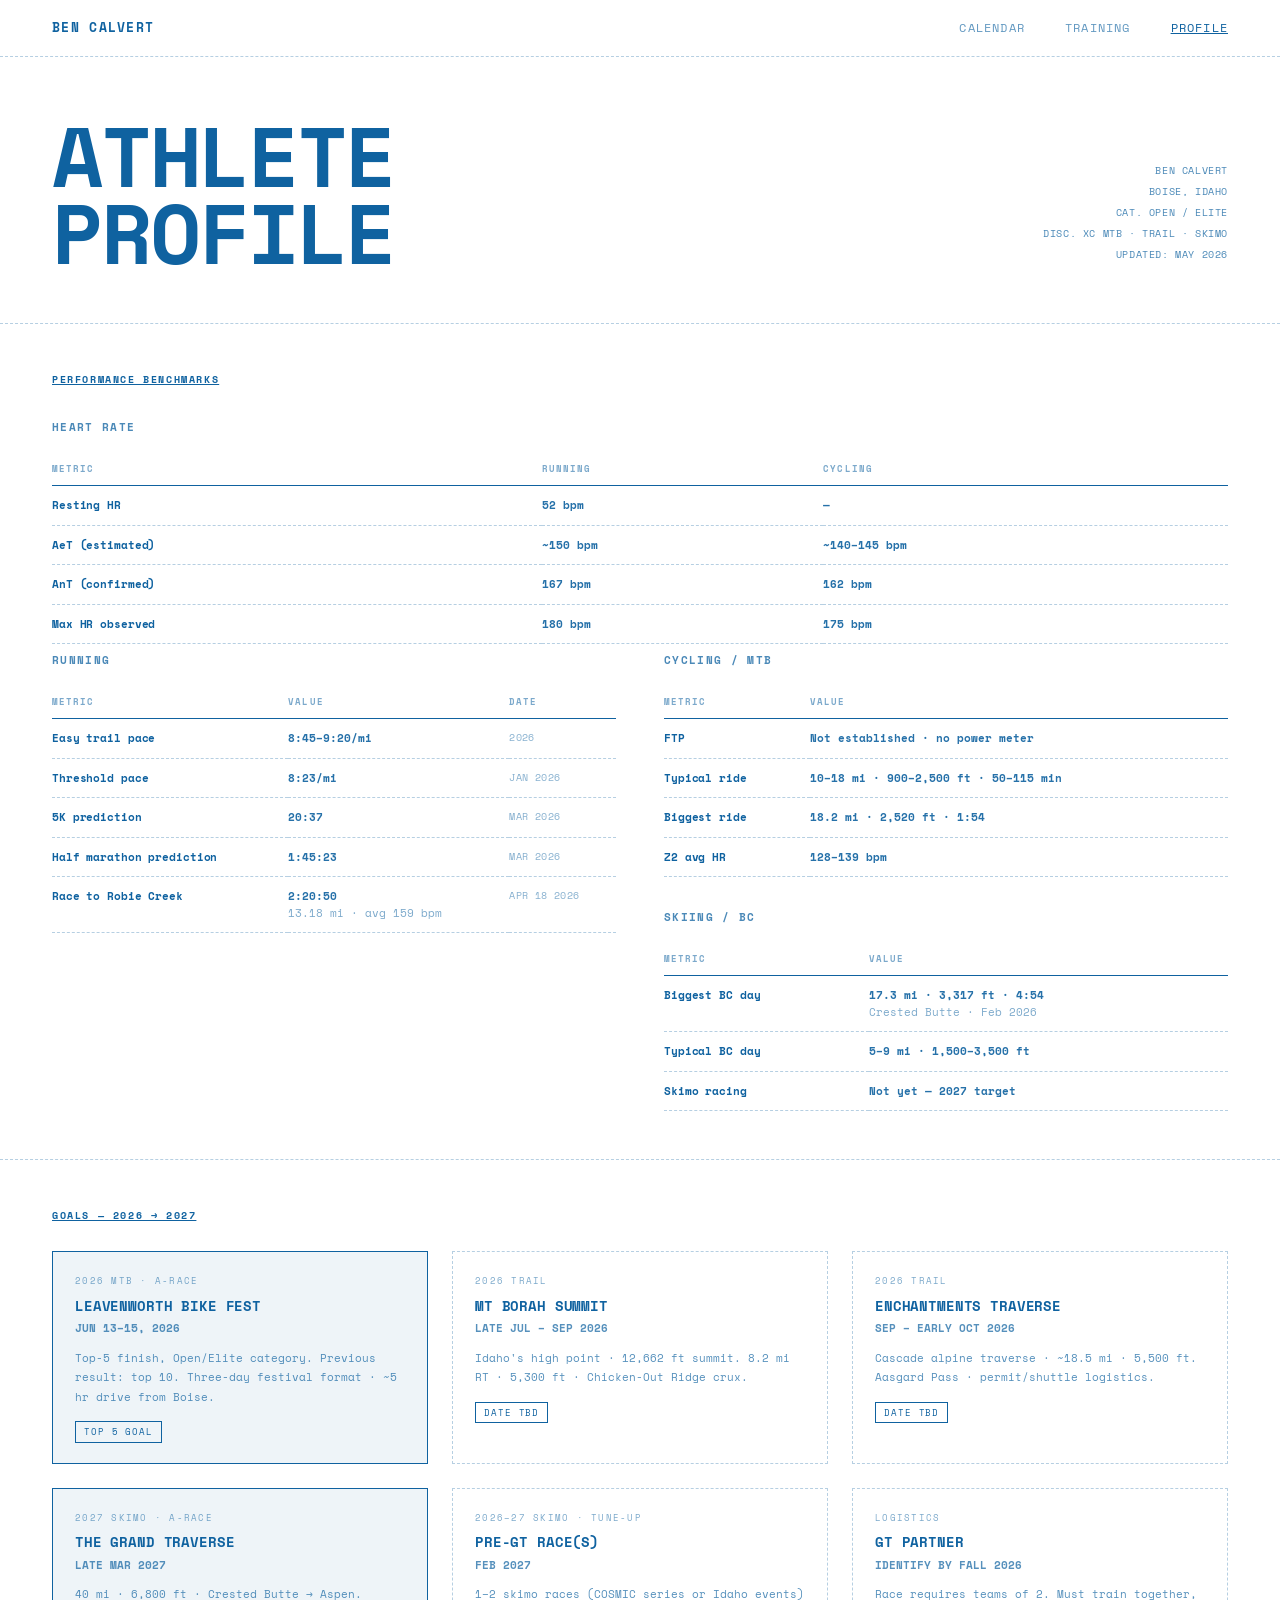
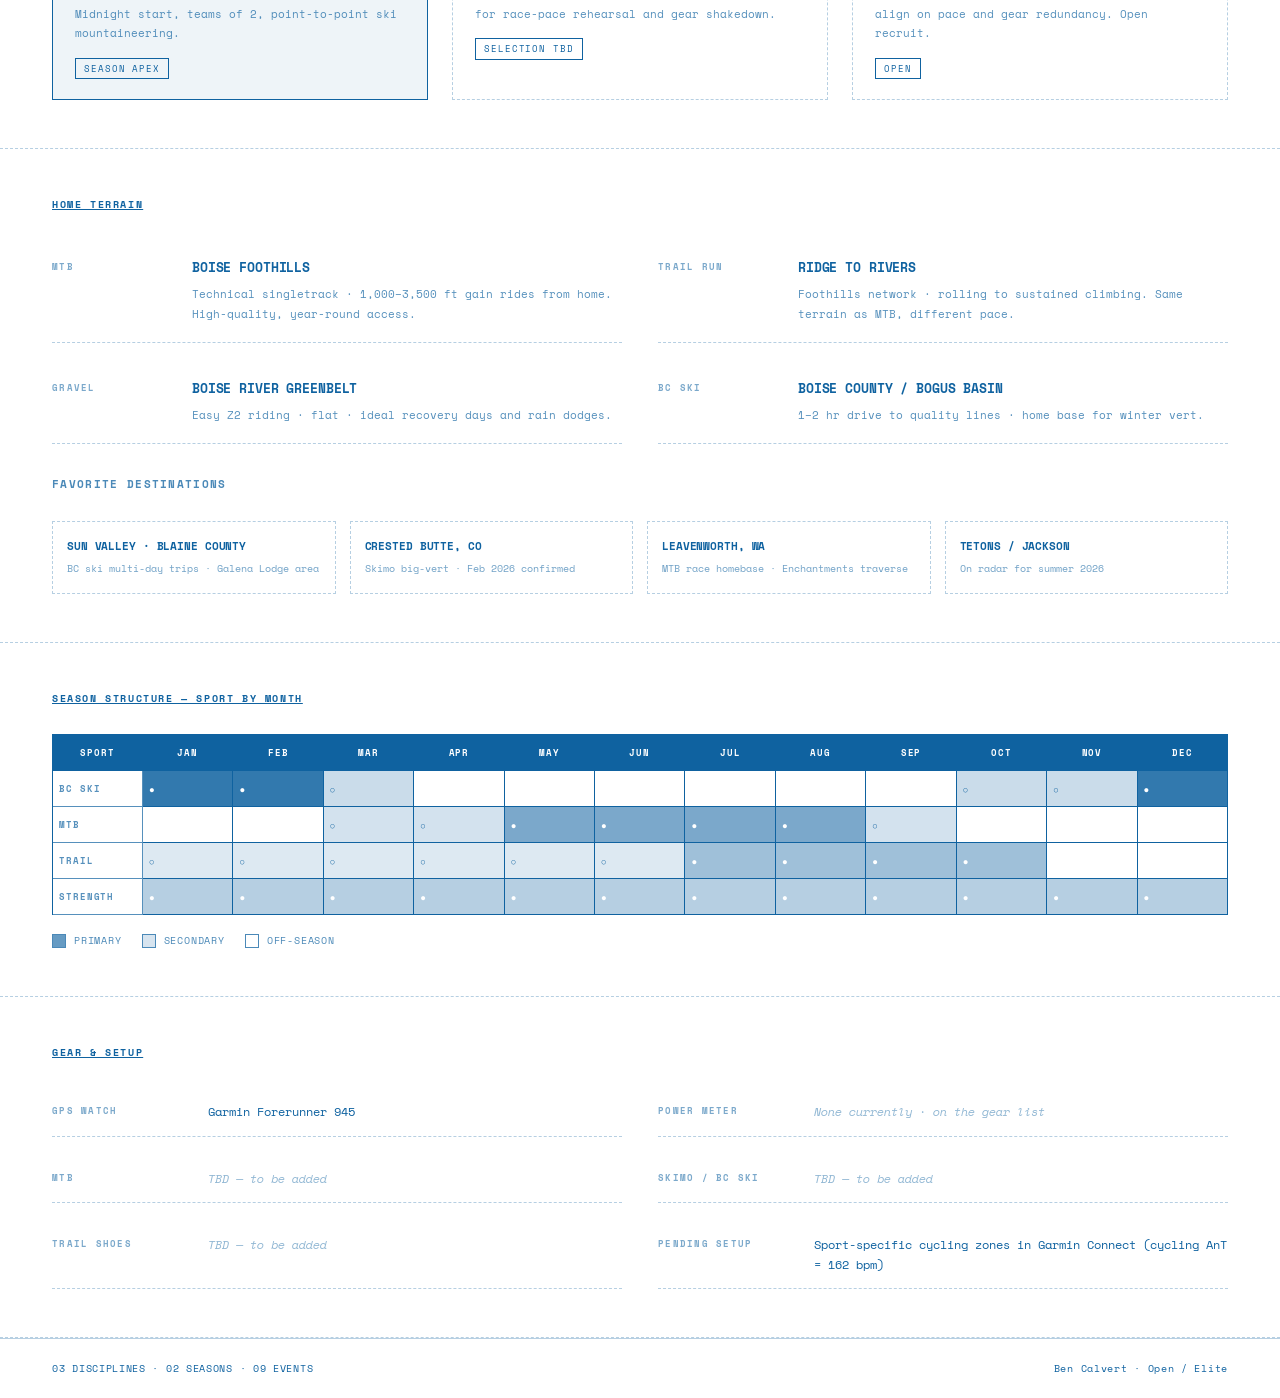
==== profile.html @ f7cec8ad "Add Training and Profile pages; wire up nav links - training.html: periodization arc, zone bars, ses" ====
<!DOCTYPE html>
<html lang="en">
<head>
<meta charset="UTF-8">
<meta name="viewport" content="width=device-width, initial-scale=1.0">
<title>Ben Calvert — Athlete Profile</title>
<link href="https://fonts.googleapis.com/css2?family=Space+Mono:ital,wght@0,400;0,700;1,400&display=swap" rel="stylesheet">
<style>
*,*::before,*::after{box-sizing:border-box;margin:0;padding:0}

:root{
  --ink:#0f62a0;
  --ink-pale:rgba(15,98,160,0.07);
  --ink-mid:rgba(15,98,160,0.18);
  --dash:rgba(15,98,160,0.3);
  --bg:#fff;
}

body{
  background:var(--bg);
  color:var(--ink);
  font-family:'Space Mono','Courier New',monospace;
  line-height:1.5;
  -webkit-font-smoothing:antialiased;
}

@keyframes fadeUp{
  from{opacity:0;transform:translateY(14px)}
  to{opacity:1;transform:translateY(0)}
}
@keyframes blink{
  0%,100%{opacity:1}50%{opacity:0.3}
}

nav{
  padding:18px 52px;
  border-bottom:1px dashed var(--dash);
  display:flex;align-items:center;justify-content:space-between;
  animation:fadeUp 0.5s ease both;
}
.n-brand{font-size:13px;font-weight:700;letter-spacing:0.1em;text-transform:uppercase}
.n-links{display:flex;gap:40px}
.n-links a{
  font-size:12px;letter-spacing:0.1em;text-transform:uppercase;
  text-decoration:none;color:var(--ink);opacity:0.65;transition:opacity 0.15s;
}
.n-links a:hover,.n-links a.active{opacity:1}
.n-links a.active{text-decoration:underline}

.hero{
  padding:60px 52px 52px;
  border-bottom:1px dashed var(--dash);
  display:grid;grid-template-columns:1fr 230px;
  align-items:end;gap:40px;
  animation:fadeUp 0.5s 0.1s ease both;
}
h1{
  font-size:clamp(54px,9vw,84px);font-weight:700;
  text-transform:uppercase;line-height:0.92;letter-spacing:-0.025em;
}
.hero-meta{
  font-size:10px;line-height:2.1;letter-spacing:0.06em;
  text-align:right;padding-bottom:6px;opacity:0.75;
}

section{
  padding:48px 52px;
  border-bottom:1px dashed var(--dash);
  animation:fadeUp 0.5s 0.2s ease both;
}
.s-label{
  display:block;font-size:10px;font-weight:700;
  letter-spacing:0.16em;text-transform:uppercase;
  text-decoration:underline;margin-bottom:28px;
}
.s-sub{
  font-size:11px;letter-spacing:0.12em;text-transform:uppercase;
  font-weight:700;margin:32px 0 16px;opacity:0.75;
}
.s-sub:first-child{margin-top:0}

/* Benchmarks tables */
.bench-grid{
  display:grid;grid-template-columns:1fr 1fr;gap:48px;
}
.bench-table{width:100%;border-collapse:collapse;font-size:11px}
.bench-table th{
  text-align:left;font-size:9px;letter-spacing:0.12em;
  text-transform:uppercase;font-weight:700;opacity:0.55;
  padding:10px 0;border-bottom:1px solid var(--ink);
}
.bench-table td{
  padding:11px 8px 11px 0;
  border-bottom:1px dashed var(--dash);
  vertical-align:top;
}
.bench-table td:first-child{font-weight:700;letter-spacing:-0.01em}
.bench-table td.val{font-weight:700;opacity:0.9}
.bench-table td.date{font-size:10px;opacity:0.5;letter-spacing:0.04em}

/* Goals */
.goals{display:grid;grid-template-columns:1fr 1fr 1fr;gap:24px}
.goal{
  border:1px dashed var(--dash);
  padding:22px 22px 20px;
}
.goal.priority{border:1px solid var(--ink);background:var(--ink-pale)}
.g-cat{
  font-size:9px;letter-spacing:0.14em;text-transform:uppercase;
  opacity:0.55;margin-bottom:10px;
}
.g-name{
  font-size:14px;font-weight:700;text-transform:uppercase;
  letter-spacing:-0.01em;line-height:1.2;margin-bottom:6px;
}
.g-date{font-size:11px;font-weight:700;opacity:0.7;margin-bottom:12px}
.g-detail{font-size:10.5px;line-height:1.85;opacity:0.7}
.g-tag{
  display:inline-block;font-size:9px;letter-spacing:0.1em;
  text-transform:uppercase;border:1px solid var(--ink);
  padding:3px 8px;margin-top:14px;
}

/* Terrain */
.terrain{display:grid;grid-template-columns:1fr 1fr;gap:18px 36px}
.ter{
  padding:18px 0;
  border-bottom:1px dashed var(--dash);
  display:grid;grid-template-columns:120px 1fr;gap:20px;
}
.ter-cat{
  font-size:9px;letter-spacing:0.14em;text-transform:uppercase;
  opacity:0.55;font-weight:700;padding-top:2px;
}
.ter-name{
  font-size:13px;font-weight:700;text-transform:uppercase;
  letter-spacing:-0.01em;margin-bottom:6px;
}
.ter-text{font-size:11px;line-height:1.85;opacity:0.7}

.dest{
  margin-top:28px;
  display:grid;grid-template-columns:repeat(4,1fr);gap:14px;
}
.dest-item{
  border:1px dashed var(--dash);
  padding:16px 14px;
}
.dest-name{
  font-size:11px;font-weight:700;text-transform:uppercase;
  letter-spacing:-0.01em;margin-bottom:6px;
}
.dest-note{font-size:10px;opacity:0.6;line-height:1.7}

/* Season grid */
.season-grid{
  display:grid;
  grid-template-columns:90px repeat(12,1fr);
  border-top:1px solid var(--ink);
  border-left:1px solid var(--ink);
}
.sg-cell{
  border-right:1px solid var(--ink);
  border-bottom:1px solid var(--ink);
  padding:10px 6px;
  font-size:9.5px;
  letter-spacing:0.04em;
  min-height:36px;
  display:flex;align-items:center;
}
.sg-head{
  font-weight:700;letter-spacing:0.1em;
  text-transform:uppercase;font-size:9px;
  background:var(--ink);color:var(--bg);
  justify-content:center;
}
.sg-row-label{
  font-weight:700;font-size:9px;letter-spacing:0.1em;
  text-transform:uppercase;opacity:0.7;
}
.sg-cell.sport-mtb{background:rgba(15,98,160,0.55);color:var(--bg);font-weight:700}
.sg-cell.sport-mtb-sec{background:rgba(15,98,160,0.18)}
.sg-cell.sport-trail{background:rgba(15,98,160,0.40);color:var(--bg);font-weight:700}
.sg-cell.sport-trail-sec{background:rgba(15,98,160,0.14)}
.sg-cell.sport-ski{background:rgba(15,98,160,0.85);color:var(--bg);font-weight:700}
.sg-cell.sport-ski-sec{background:rgba(15,98,160,0.22)}
.sg-cell.sport-strength{background:rgba(15,98,160,0.30);color:var(--bg);font-weight:700}
.sg-legend{
  margin-top:18px;display:flex;gap:20px;flex-wrap:wrap;
  font-size:10px;letter-spacing:0.08em;text-transform:uppercase;opacity:0.75;
}
.sg-leg{display:flex;align-items:center;gap:8px}
.sg-swatch{
  display:inline-block;width:14px;height:14px;
  border:1px solid var(--ink);
}

/* Gear */
.gear-grid{display:grid;grid-template-columns:1fr 1fr;gap:18px 36px}
.gear{
  display:grid;grid-template-columns:140px 1fr;gap:16px;
  padding:14px 0;border-bottom:1px dashed var(--dash);
}
.gear-cat{
  font-size:9px;letter-spacing:0.14em;text-transform:uppercase;
  opacity:0.55;font-weight:700;padding-top:2px;
}
.gear-val{font-size:11.5px;line-height:1.7}
.gear-val.tbd{opacity:0.45;font-style:italic}

footer{
  padding:22px 52px;
  border-top:1px solid var(--dash);
  display:flex;justify-content:space-between;
  font-size:10px;letter-spacing:0.07em;opacity:0.55;
  animation:fadeUp 0.5s 0.4s ease both;
}

@media(max-width:980px){
  .bench-grid,.terrain,.gear-grid{grid-template-columns:1fr}
  .goals{grid-template-columns:1fr}
  .dest{grid-template-columns:1fr 1fr}
  .season-grid{grid-template-columns:80px repeat(6,1fr);font-size:8.5px}
  .season-grid .sg-cell:nth-child(n+8){display:none}
}
@media(max-width:680px){
  nav,.hero,section,footer{padding-left:20px;padding-right:20px}
  .hero{grid-template-columns:1fr}
  .hero-meta{text-align:left}
  .n-links{display:none}
}
</style>
</head>
<body>

<nav>
  <div class="n-brand">Ben Calvert</div>
  <div class="n-links">
    <a href="./">Calendar</a>
    <a href="training.html">Training</a>
    <a href="profile.html" class="active">Profile</a>
  </div>
</nav>

<div class="hero">
  <h1>Athlete<br>Profile</h1>
  <div class="hero-meta">
    BEN CALVERT<br>
    BOISE, IDAHO<br>
    CAT. OPEN / ELITE<br>
    DISC. XC MTB · TRAIL · SKIMO<br>
    UPDATED: MAY 2026
  </div>
</div>

<!-- BENCHMARKS -->
<section>
  <span class="s-label">Performance Benchmarks</span>

  <div class="s-sub">Heart Rate</div>
  <table class="bench-table">
    <thead>
      <tr><th>Metric</th><th>Running</th><th>Cycling</th></tr>
    </thead>
    <tbody>
      <tr><td>Resting HR</td><td class="val">52 bpm</td><td class="val">—</td></tr>
      <tr><td>AeT (estimated)</td><td class="val">~150 bpm</td><td class="val">~140–145 bpm</td></tr>
      <tr><td>AnT (confirmed)</td><td class="val">167 bpm</td><td class="val">162 bpm</td></tr>
      <tr><td>Max HR observed</td><td class="val">180 bpm</td><td class="val">175 bpm</td></tr>
    </tbody>
  </table>

  <div class="bench-grid" style="margin-top:8px">
    <div>
      <div class="s-sub">Running</div>
      <table class="bench-table">
        <thead>
          <tr><th>Metric</th><th>Value</th><th>Date</th></tr>
        </thead>
        <tbody>
<tr><td>Easy trail pace</td><td class="val">8:45–9:20/mi</td><td class="date">2026</td></tr>
          <tr><td>Threshold pace</td><td class="val">8:23/mi</td><td class="date">JAN 2026</td></tr>
          <tr><td>5K prediction</td><td class="val">20:37</td><td class="date">MAR 2026</td></tr>
          <tr><td>Half marathon prediction</td><td class="val">1:45:23</td><td class="date">MAR 2026</td></tr>
          <tr><td>Race to Robie Creek</td><td class="val">2:20:50<br><span style="font-weight:400;opacity:0.6">13.18 mi · avg 159 bpm</span></td><td class="date">APR 18 2026</td></tr>
        </tbody>
      </table>
    </div>

    <div>
      <div class="s-sub">Cycling / MTB</div>
      <table class="bench-table">
        <thead>
          <tr><th>Metric</th><th colspan="2">Value</th></tr>
        </thead>
        <tbody>
          <tr><td>FTP</td><td class="val" colspan="2">Not established · no power meter</td></tr>
          <tr><td>Typical ride</td><td class="val" colspan="2">10–18 mi · 900–2,500 ft · 50–115 min</td></tr>
          <tr><td>Biggest ride</td><td class="val" colspan="2">18.2 mi · 2,520 ft · 1:54</td></tr>
          <tr><td>Z2 avg HR</td><td class="val" colspan="2">128–139 bpm</td></tr>
        </tbody>
      </table>

      <div class="s-sub">Skiing / BC</div>
      <table class="bench-table">
        <thead>
          <tr><th>Metric</th><th colspan="2">Value</th></tr>
        </thead>
        <tbody>
          <tr><td>Biggest BC day</td><td class="val" colspan="2">17.3 mi · 3,317 ft · 4:54<br><span style="font-weight:400;opacity:0.6">Crested Butte · Feb 2026</span></td></tr>
          <tr><td>Typical BC day</td><td class="val" colspan="2">5–9 mi · 1,500–3,500 ft</td></tr>
          <tr><td>Skimo racing</td><td class="val" colspan="2">Not yet — 2027 target</td></tr>
        </tbody>
      </table>
    </div>
  </div>
</section>

<!-- GOALS -->
<section>
  <span class="s-label">Goals — 2026 → 2027</span>

  <div class="goals">
    <div class="goal priority">
      <div class="g-cat">2026 MTB · A-Race</div>
      <div class="g-name">Leavenworth Bike Fest</div>
      <div class="g-date">JUN 13–15, 2026</div>
      <div class="g-detail">
        Top-5 finish, Open/Elite category. Previous result: top 10.
        Three-day festival format · ~5 hr drive from Boise.
      </div>
      <span class="g-tag">Top 5 Goal</span>
    </div>

    <div class="goal">
      <div class="g-cat">2026 Trail</div>
      <div class="g-name">Mt Borah Summit</div>
      <div class="g-date">LATE JUL – SEP 2026</div>
      <div class="g-detail">
        Idaho's high point · 12,662 ft summit.
        8.2 mi RT · 5,300 ft · Chicken-Out Ridge crux.
      </div>
      <span class="g-tag">Date TBD</span>
    </div>

    <div class="goal">
      <div class="g-cat">2026 Trail</div>
      <div class="g-name">Enchantments Traverse</div>
      <div class="g-date">SEP – EARLY OCT 2026</div>
      <div class="g-detail">
        Cascade alpine traverse · ~18.5 mi · 5,500 ft.
        Aasgard Pass · permit/shuttle logistics.
      </div>
      <span class="g-tag">Date TBD</span>
    </div>

    <div class="goal priority">
      <div class="g-cat">2027 Skimo · A-Race</div>
      <div class="g-name">The Grand Traverse</div>
      <div class="g-date">LATE MAR 2027</div>
      <div class="g-detail">
        40 mi · 6,800 ft · Crested Butte → Aspen.
        Midnight start, teams of 2, point-to-point ski mountaineering.
      </div>
      <span class="g-tag">Season Apex</span>
    </div>

    <div class="goal">
      <div class="g-cat">2026–27 Skimo · Tune-Up</div>
      <div class="g-name">Pre-GT Race(s)</div>
      <div class="g-date">FEB 2027</div>
      <div class="g-detail">
        1–2 skimo races (COSMIC series or Idaho events) for race-pace
        rehearsal and gear shakedown.
      </div>
      <span class="g-tag">Selection TBD</span>
    </div>

    <div class="goal">
      <div class="g-cat">Logistics</div>
      <div class="g-name">GT Partner</div>
      <div class="g-date">IDENTIFY BY FALL 2026</div>
      <div class="g-detail">
        Race requires teams of 2. Must train together, align on pace and
        gear redundancy. Open recruit.
      </div>
      <span class="g-tag">Open</span>
    </div>
  </div>
</section>

<!-- TERRAIN -->
<section>
  <span class="s-label">Home Terrain</span>

  <div class="terrain">
    <div class="ter">
      <div class="ter-cat">MTB</div>
      <div>
        <div class="ter-name">Boise Foothills</div>
        <div class="ter-text">
          Technical singletrack · 1,000–3,500 ft gain rides from home.
          High-quality, year-round access.
        </div>
      </div>
    </div>

    <div class="ter">
      <div class="ter-cat">Trail Run</div>
      <div>
        <div class="ter-name">Ridge to Rivers</div>
        <div class="ter-text">
          Foothills network · rolling to sustained climbing.
          Same terrain as MTB, different pace.
        </div>
      </div>
    </div>

    <div class="ter">
      <div class="ter-cat">Gravel</div>
      <div>
        <div class="ter-name">Boise River Greenbelt</div>
        <div class="ter-text">
          Easy Z2 riding · flat · ideal recovery days and rain dodges.
        </div>
      </div>
    </div>

    <div class="ter">
      <div class="ter-cat">BC Ski</div>
      <div>
        <div class="ter-name">Boise County / Bogus Basin</div>
        <div class="ter-text">
          1–2 hr drive to quality lines · home base for winter vert.
        </div>
      </div>
    </div>
  </div>

  <div class="s-sub">Favorite Destinations</div>
  <div class="dest">
    <div class="dest-item">
      <div class="dest-name">Sun Valley · Blaine County</div>
      <div class="dest-note">BC ski multi-day trips · Galena Lodge area</div>
    </div>
    <div class="dest-item">
      <div class="dest-name">Crested Butte, CO</div>
      <div class="dest-note">Skimo big-vert · Feb 2026 confirmed</div>
    </div>
    <div class="dest-item">
      <div class="dest-name">Leavenworth, WA</div>
      <div class="dest-note">MTB race homebase · Enchantments traverse</div>
    </div>
    <div class="dest-item">
      <div class="dest-name">Tetons / Jackson</div>
      <div class="dest-note">On radar for summer 2026</div>
    </div>
  </div>
</section>

<!-- SEASON STRUCTURE -->
<section>
  <span class="s-label">Season Structure — Sport by Month</span>

  <div class="season-grid">
    <div class="sg-cell sg-head">Sport</div>
    <div class="sg-cell sg-head">JAN</div>
    <div class="sg-cell sg-head">FEB</div>
    <div class="sg-cell sg-head">MAR</div>
    <div class="sg-cell sg-head">APR</div>
    <div class="sg-cell sg-head">MAY</div>
    <div class="sg-cell sg-head">JUN</div>
    <div class="sg-cell sg-head">JUL</div>
    <div class="sg-cell sg-head">AUG</div>
    <div class="sg-cell sg-head">SEP</div>
    <div class="sg-cell sg-head">OCT</div>
    <div class="sg-cell sg-head">NOV</div>
    <div class="sg-cell sg-head">DEC</div>

    <div class="sg-cell sg-row-label">BC Ski</div>
    <div class="sg-cell sport-ski">●</div>
    <div class="sg-cell sport-ski">●</div>
    <div class="sg-cell sport-ski-sec">○</div>
    <div class="sg-cell"></div>
    <div class="sg-cell"></div>
    <div class="sg-cell"></div>
    <div class="sg-cell"></div>
    <div class="sg-cell"></div>
    <div class="sg-cell"></div>
    <div class="sg-cell sport-ski-sec">○</div>
    <div class="sg-cell sport-ski-sec">○</div>
    <div class="sg-cell sport-ski">●</div>

    <div class="sg-cell sg-row-label">MTB</div>
    <div class="sg-cell"></div>
    <div class="sg-cell"></div>
    <div class="sg-cell sport-mtb-sec">○</div>
    <div class="sg-cell sport-mtb-sec">○</div>
    <div class="sg-cell sport-mtb">●</div>
    <div class="sg-cell sport-mtb">●</div>
    <div class="sg-cell sport-mtb">●</div>
    <div class="sg-cell sport-mtb">●</div>
    <div class="sg-cell sport-mtb-sec">○</div>
    <div class="sg-cell"></div>
    <div class="sg-cell"></div>
    <div class="sg-cell"></div>

    <div class="sg-cell sg-row-label">Trail</div>
    <div class="sg-cell sport-trail-sec">○</div>
    <div class="sg-cell sport-trail-sec">○</div>
    <div class="sg-cell sport-trail-sec">○</div>
    <div class="sg-cell sport-trail-sec">○</div>
    <div class="sg-cell sport-trail-sec">○</div>
    <div class="sg-cell sport-trail-sec">○</div>
    <div class="sg-cell sport-trail">●</div>
    <div class="sg-cell sport-trail">●</div>
    <div class="sg-cell sport-trail">●</div>
    <div class="sg-cell sport-trail">●</div>
    <div class="sg-cell"></div>
    <div class="sg-cell"></div>

    <div class="sg-cell sg-row-label">Strength</div>
    <div class="sg-cell sport-strength">●</div>
    <div class="sg-cell sport-strength">●</div>
    <div class="sg-cell sport-strength">●</div>
    <div class="sg-cell sport-strength">●</div>
    <div class="sg-cell sport-strength">●</div>
    <div class="sg-cell sport-strength">●</div>
    <div class="sg-cell sport-strength">●</div>
    <div class="sg-cell sport-strength">●</div>
    <div class="sg-cell sport-strength">●</div>
    <div class="sg-cell sport-strength">●</div>
    <div class="sg-cell sport-strength">●</div>
    <div class="sg-cell sport-strength">●</div>
  </div>

  <div class="sg-legend">
    <div class="sg-leg"><span class="sg-swatch" style="background:rgba(15,98,160,0.85)"></span>Primary</div>
    <div class="sg-leg"><span class="sg-swatch" style="background:rgba(15,98,160,0.22)"></span>Secondary</div>
    <div class="sg-leg"><span class="sg-swatch" style="background:var(--bg)"></span>Off-season</div>
  </div>
</section>

<!-- GEAR -->
<section>
  <span class="s-label">Gear & Setup</span>

  <div class="gear-grid">
    <div class="gear">
      <div class="gear-cat">GPS Watch</div>
      <div class="gear-val">Garmin Forerunner 945</div>
    </div>
    <div class="gear">
      <div class="gear-cat">Power Meter</div>
      <div class="gear-val tbd">None currently · on the gear list</div>
    </div>
    <div class="gear">
      <div class="gear-cat">MTB</div>
      <div class="gear-val tbd">TBD — to be added</div>
    </div>
    <div class="gear">
      <div class="gear-cat">Skimo / BC Ski</div>
      <div class="gear-val tbd">TBD — to be added</div>
    </div>
    <div class="gear">
      <div class="gear-cat">Trail Shoes</div>
      <div class="gear-val tbd">TBD — to be added</div>
    </div>
    <div class="gear">
      <div class="gear-cat">Pending Setup</div>
      <div class="gear-val">Sport-specific cycling zones in Garmin Connect (cycling AnT = 162 bpm)</div>
    </div>
  </div>
</section>

<footer>
  <span>03 DISCIPLINES · 02 SEASONS · 09 EVENTS</span>
  <span>Ben Calvert · Open / Elite</span>
</footer>

</body>
</html>
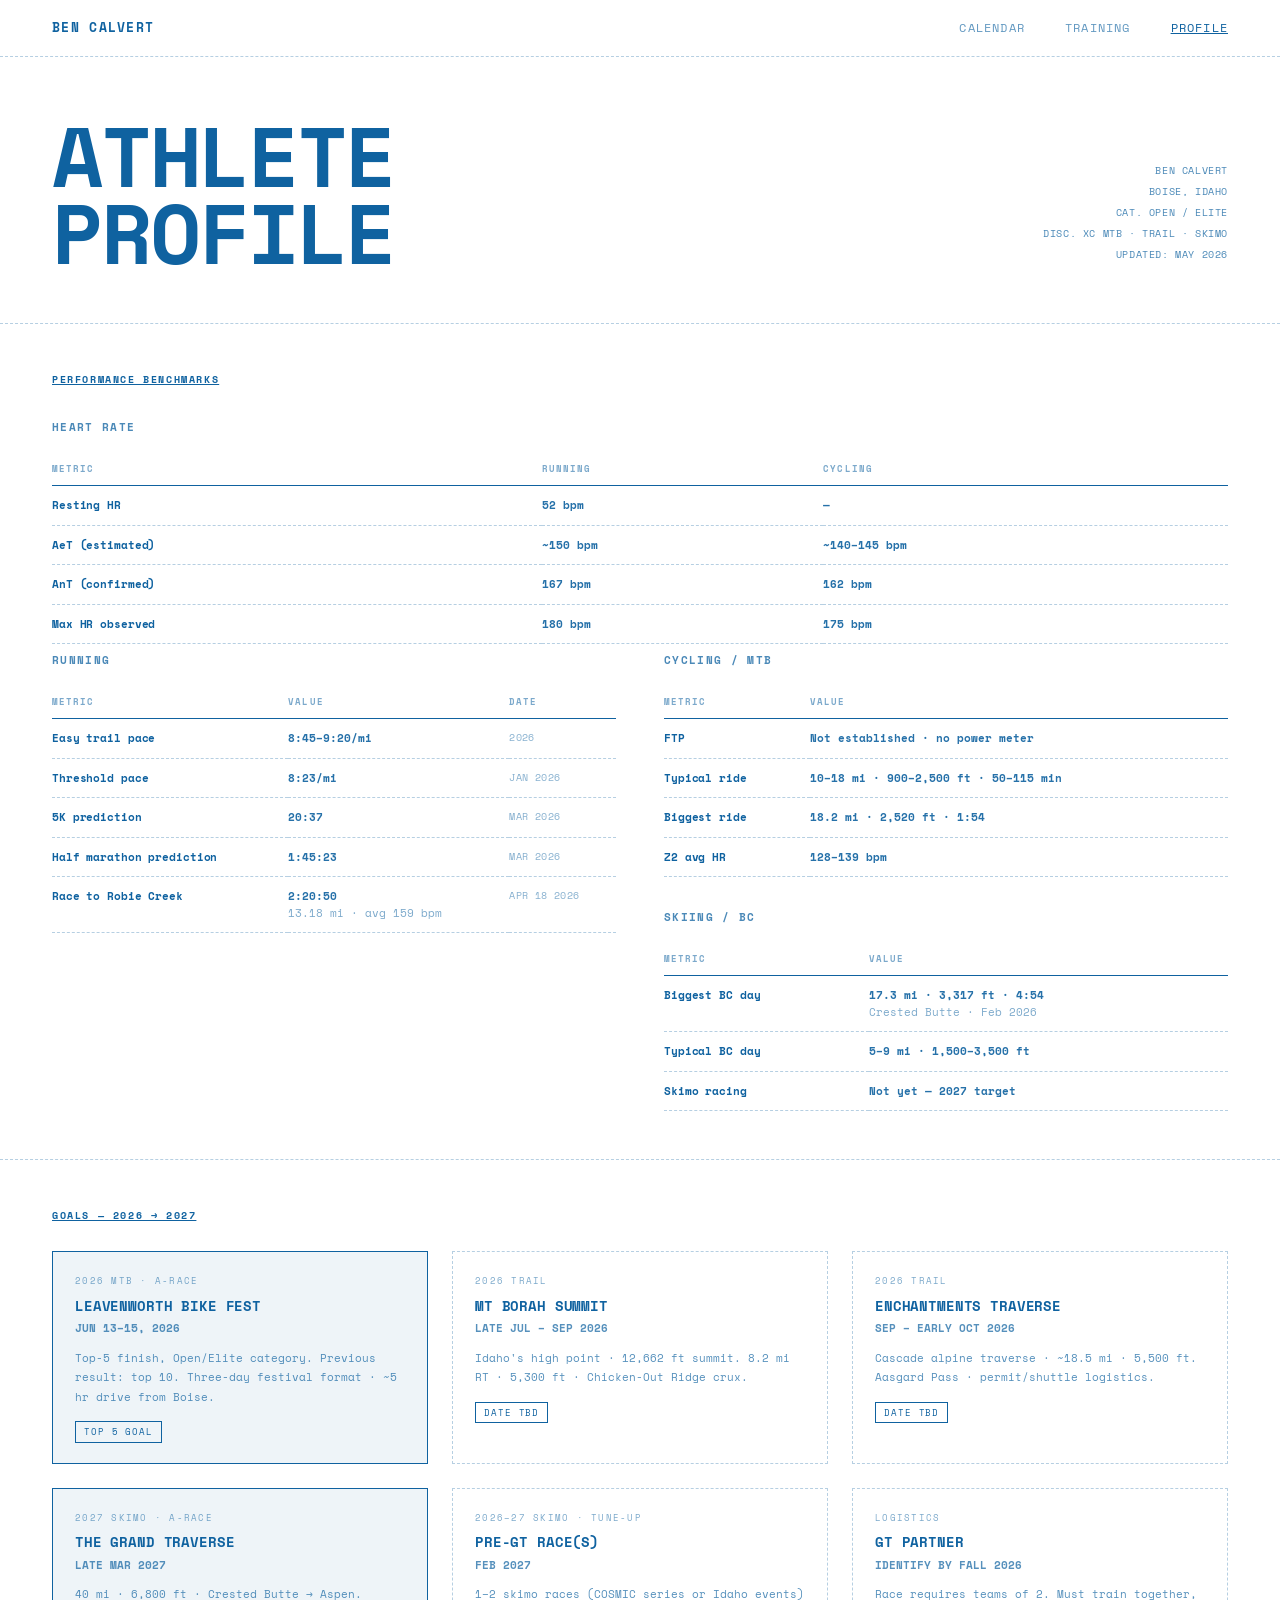
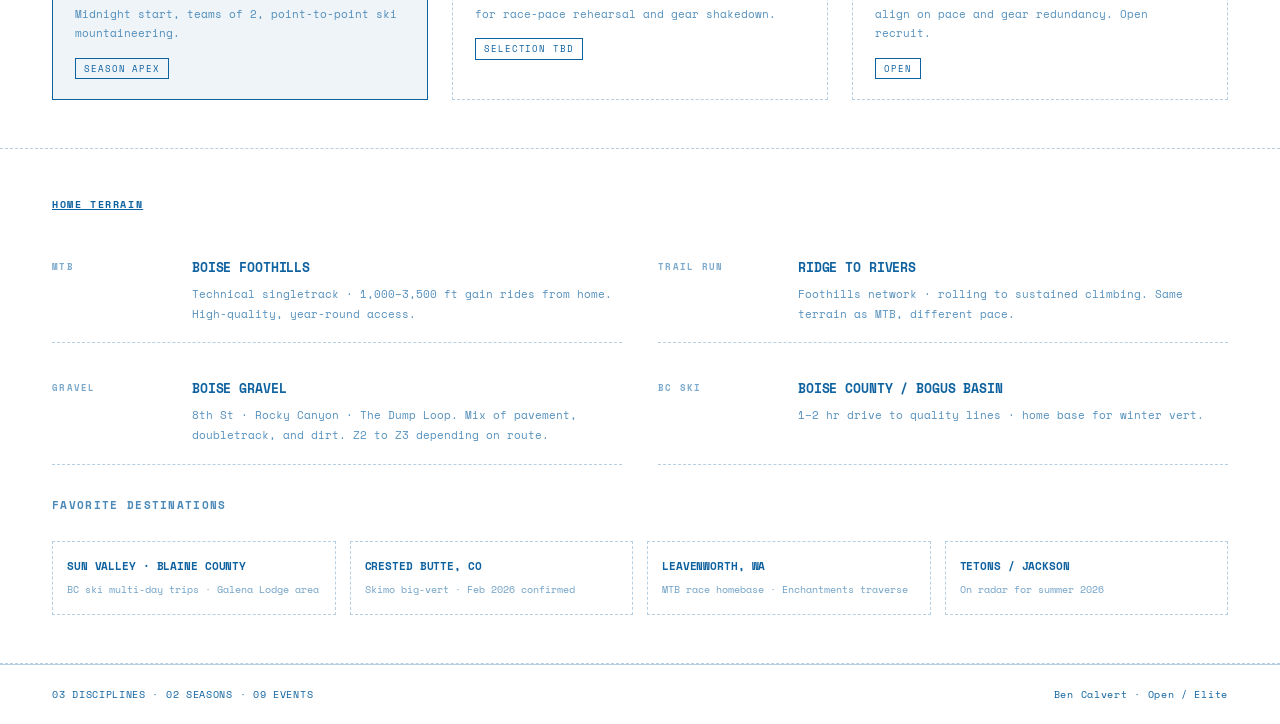
==== commit b6a3b2a0: "Profile: drop Season Structure and Gear sections; update gravel terrain Co-Authored-By: Claude Sonne" ====
--- a/profile.html
+++ b/profile.html
@@ -419,9 +419,9 @@
     <div class="ter">
       <div class="ter-cat">Gravel</div>
       <div>
-        <div class="ter-name">Boise River Greenbelt</div>
+        <div class="ter-name">Boise Gravel</div>
         <div class="ter-text">
-          Easy Z2 riding · flat · ideal recovery days and rain dodges.
+          8th St · Rocky Canyon · The Dump Loop. Mix of pavement, doubletrack, and dirt. Z2 to Z3 depending on route.
         </div>
       </div>
     </div>
@@ -458,120 +458,6 @@
   </div>
 </section>
 
-<!-- SEASON STRUCTURE -->
-<section>
-  <span class="s-label">Season Structure — Sport by Month</span>
-
-  <div class="season-grid">
-    <div class="sg-cell sg-head">Sport</div>
-    <div class="sg-cell sg-head">JAN</div>
-    <div class="sg-cell sg-head">FEB</div>
-    <div class="sg-cell sg-head">MAR</div>
-    <div class="sg-cell sg-head">APR</div>
-    <div class="sg-cell sg-head">MAY</div>
-    <div class="sg-cell sg-head">JUN</div>
-    <div class="sg-cell sg-head">JUL</div>
-    <div class="sg-cell sg-head">AUG</div>
-    <div class="sg-cell sg-head">SEP</div>
-    <div class="sg-cell sg-head">OCT</div>
-    <div class="sg-cell sg-head">NOV</div>
-    <div class="sg-cell sg-head">DEC</div>
-
-    <div class="sg-cell sg-row-label">BC Ski</div>
-    <div class="sg-cell sport-ski">●</div>
-    <div class="sg-cell sport-ski">●</div>
-    <div class="sg-cell sport-ski-sec">○</div>
-    <div class="sg-cell"></div>
-    <div class="sg-cell"></div>
-    <div class="sg-cell"></div>
-    <div class="sg-cell"></div>
-    <div class="sg-cell"></div>
-    <div class="sg-cell"></div>
-    <div class="sg-cell sport-ski-sec">○</div>
-    <div class="sg-cell sport-ski-sec">○</div>
-    <div class="sg-cell sport-ski">●</div>
-
-    <div class="sg-cell sg-row-label">MTB</div>
-    <div class="sg-cell"></div>
-    <div class="sg-cell"></div>
-    <div class="sg-cell sport-mtb-sec">○</div>
-    <div class="sg-cell sport-mtb-sec">○</div>
-    <div class="sg-cell sport-mtb">●</div>
-    <div class="sg-cell sport-mtb">●</div>
-    <div class="sg-cell sport-mtb">●</div>
-    <div class="sg-cell sport-mtb">●</div>
-    <div class="sg-cell sport-mtb-sec">○</div>
-    <div class="sg-cell"></div>
-    <div class="sg-cell"></div>
-    <div class="sg-cell"></div>
-
-    <div class="sg-cell sg-row-label">Trail</div>
-    <div class="sg-cell sport-trail-sec">○</div>
-    <div class="sg-cell sport-trail-sec">○</div>
-    <div class="sg-cell sport-trail-sec">○</div>
-    <div class="sg-cell sport-trail-sec">○</div>
-    <div class="sg-cell sport-trail-sec">○</div>
-    <div class="sg-cell sport-trail-sec">○</div>
-    <div class="sg-cell sport-trail">●</div>
-    <div class="sg-cell sport-trail">●</div>
-    <div class="sg-cell sport-trail">●</div>
-    <div class="sg-cell sport-trail">●</div>
-    <div class="sg-cell"></div>
-    <div class="sg-cell"></div>
-
-    <div class="sg-cell sg-row-label">Strength</div>
-    <div class="sg-cell sport-strength">●</div>
-    <div class="sg-cell sport-strength">●</div>
-    <div class="sg-cell sport-strength">●</div>
-    <div class="sg-cell sport-strength">●</div>
-    <div class="sg-cell sport-strength">●</div>
-    <div class="sg-cell sport-strength">●</div>
-    <div class="sg-cell sport-strength">●</div>
-    <div class="sg-cell sport-strength">●</div>
-    <div class="sg-cell sport-strength">●</div>
-    <div class="sg-cell sport-strength">●</div>
-    <div class="sg-cell sport-strength">●</div>
-    <div class="sg-cell sport-strength">●</div>
-  </div>
-
-  <div class="sg-legend">
-    <div class="sg-leg"><span class="sg-swatch" style="background:rgba(15,98,160,0.85)"></span>Primary</div>
-    <div class="sg-leg"><span class="sg-swatch" style="background:rgba(15,98,160,0.22)"></span>Secondary</div>
-    <div class="sg-leg"><span class="sg-swatch" style="background:var(--bg)"></span>Off-season</div>
-  </div>
-</section>
-
-<!-- GEAR -->
-<section>
-  <span class="s-label">Gear & Setup</span>
-
-  <div class="gear-grid">
-    <div class="gear">
-      <div class="gear-cat">GPS Watch</div>
-      <div class="gear-val">Garmin Forerunner 945</div>
-    </div>
-    <div class="gear">
-      <div class="gear-cat">Power Meter</div>
-      <div class="gear-val tbd">None currently · on the gear list</div>
-    </div>
-    <div class="gear">
-      <div class="gear-cat">MTB</div>
-      <div class="gear-val tbd">TBD — to be added</div>
-    </div>
-    <div class="gear">
-      <div class="gear-cat">Skimo / BC Ski</div>
-      <div class="gear-val tbd">TBD — to be added</div>
-    </div>
-    <div class="gear">
-      <div class="gear-cat">Trail Shoes</div>
-      <div class="gear-val tbd">TBD — to be added</div>
-    </div>
-    <div class="gear">
-      <div class="gear-cat">Pending Setup</div>
-      <div class="gear-val">Sport-specific cycling zones in Garmin Connect (cycling AnT = 162 bpm)</div>
-    </div>
-  </div>
-</section>
 
 <footer>
   <span>03 DISCIPLINES · 02 SEASONS · 09 EVENTS</span>
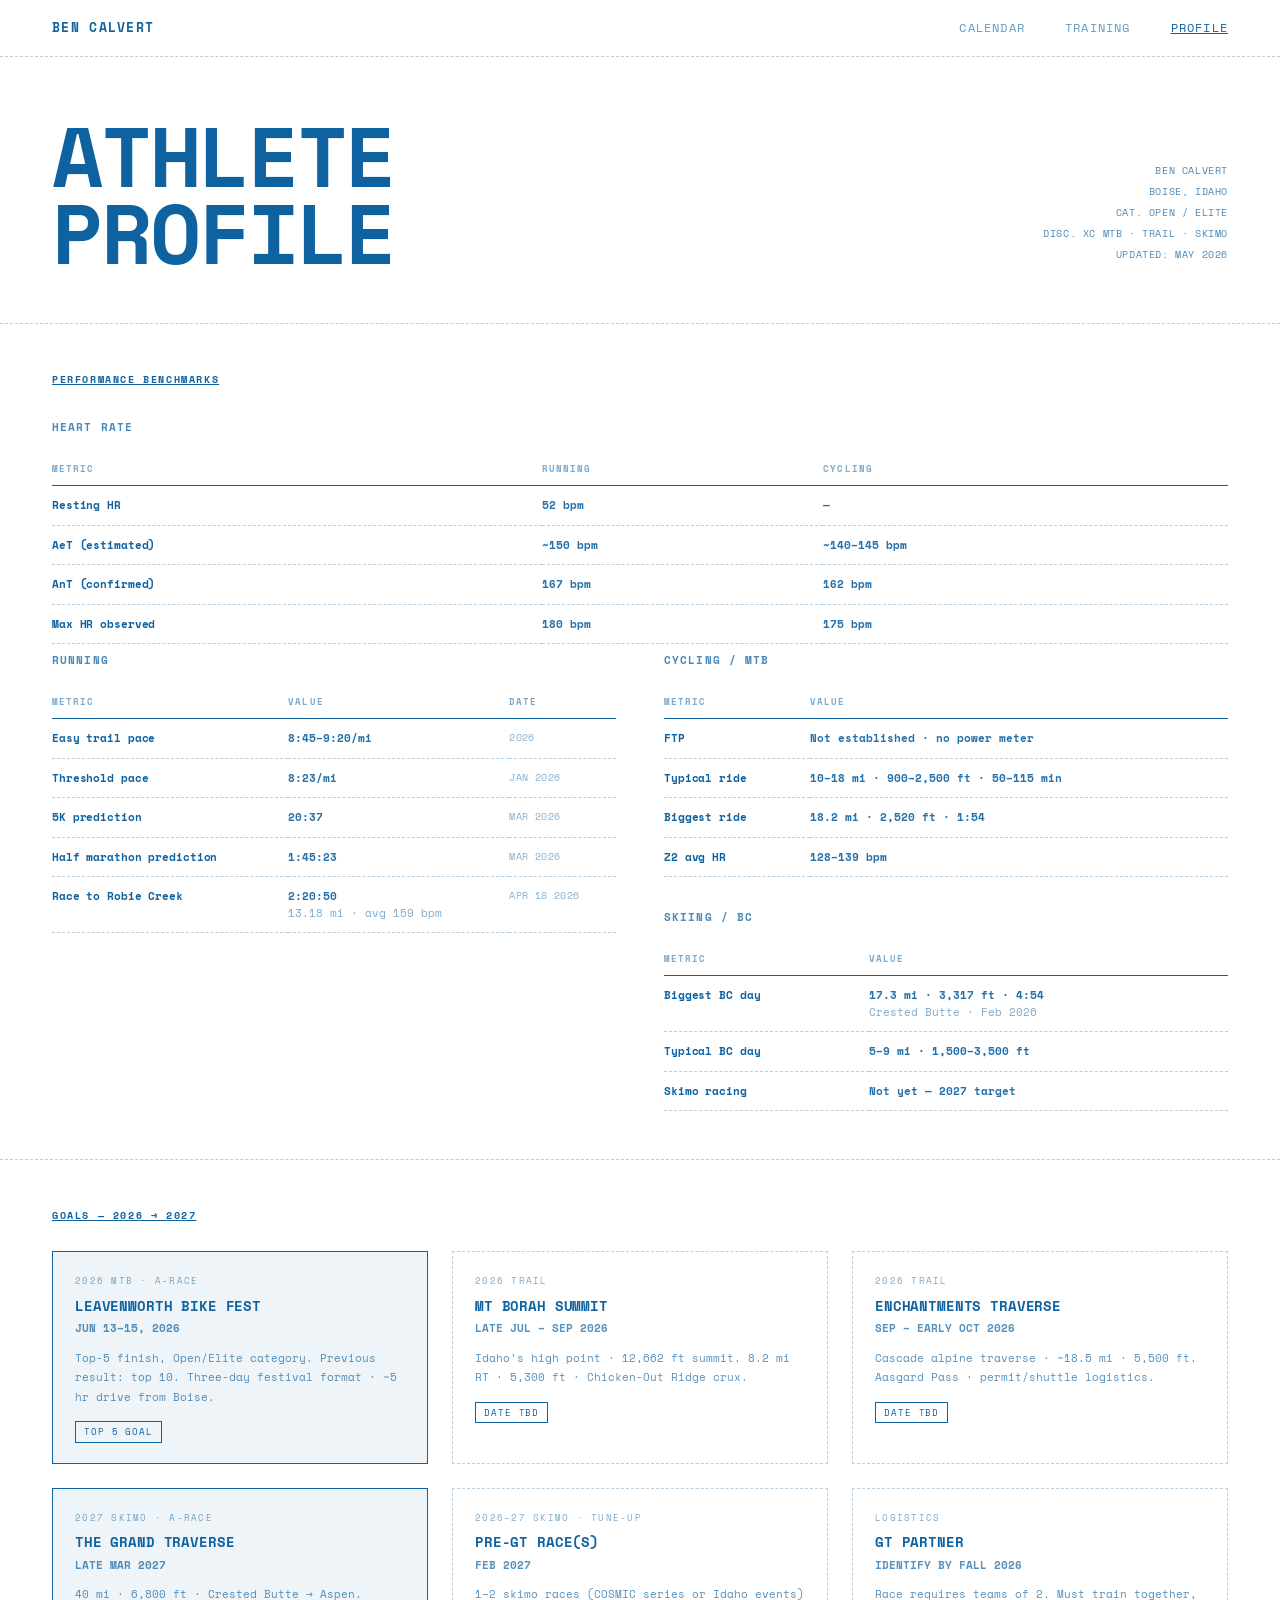
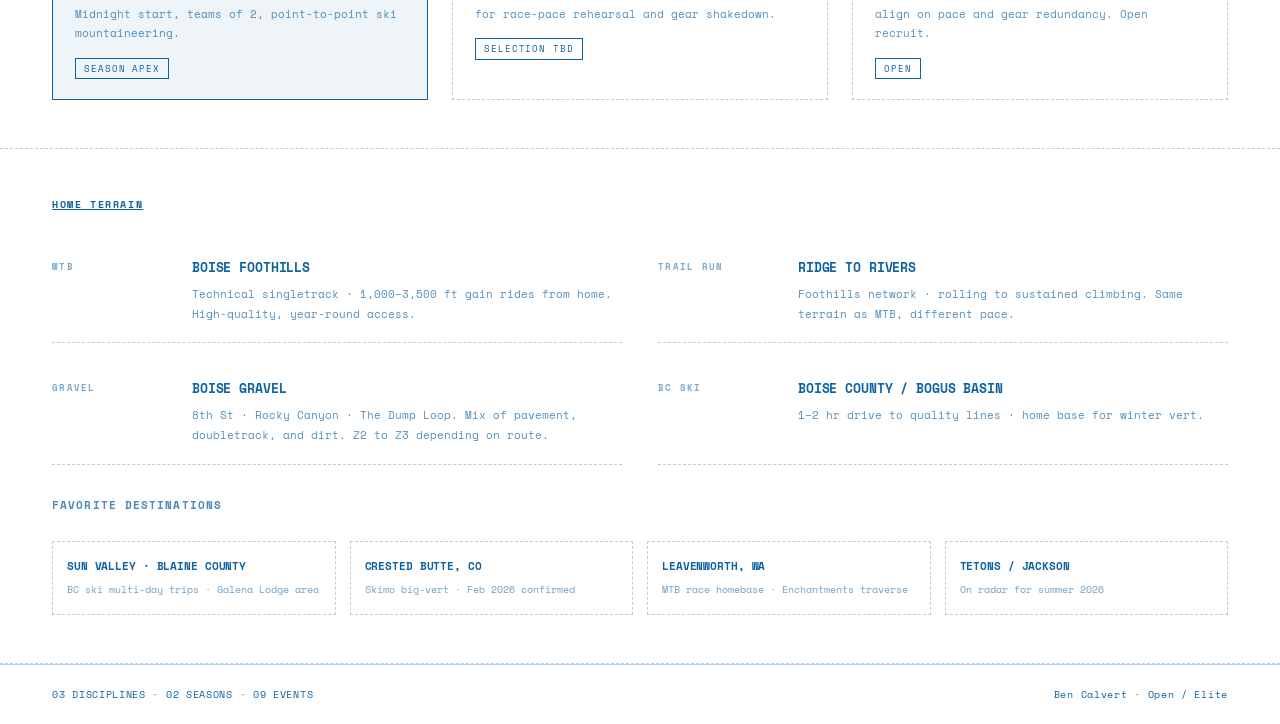
==== commit a3baf82f: "Code review fixes: shared stylesheet, semantics, accessibility, README - Extract shared CSS into sty" ====
--- a/profile.html
+++ b/profile.html
@@ -3,86 +3,16 @@
 <head>
 <meta charset="UTF-8">
 <meta name="viewport" content="width=device-width, initial-scale=1.0">
+<meta name="description" content="Ben Calvert athlete profile — performance benchmarks, 2026–2027 goals, and home terrain in Boise, Idaho.">
 <title>Ben Calvert — Athlete Profile</title>
 <link href="https://fonts.googleapis.com/css2?family=Space+Mono:ital,wght@0,400;0,700;1,400&display=swap" rel="stylesheet">
+<link rel="stylesheet" href="style.css">
 <style>
-*,*::before,*::after{box-sizing:border-box;margin:0;padding:0}
-
-:root{
-  --ink:#0f62a0;
-  --ink-pale:rgba(15,98,160,0.07);
-  --ink-mid:rgba(15,98,160,0.18);
-  --dash:rgba(15,98,160,0.3);
-  --bg:#fff;
-}
-
-body{
-  background:var(--bg);
-  color:var(--ink);
-  font-family:'Space Mono','Courier New',monospace;
-  line-height:1.5;
-  -webkit-font-smoothing:antialiased;
-}
-
-@keyframes fadeUp{
-  from{opacity:0;transform:translateY(14px)}
-  to{opacity:1;transform:translateY(0)}
-}
-@keyframes blink{
-  0%,100%{opacity:1}50%{opacity:0.3}
-}
-
-nav{
-  padding:18px 52px;
-  border-bottom:1px dashed var(--dash);
-  display:flex;align-items:center;justify-content:space-between;
-  animation:fadeUp 0.5s ease both;
-}
-.n-brand{font-size:13px;font-weight:700;letter-spacing:0.1em;text-transform:uppercase}
-.n-links{display:flex;gap:40px}
-.n-links a{
-  font-size:12px;letter-spacing:0.1em;text-transform:uppercase;
-  text-decoration:none;color:var(--ink);opacity:0.65;transition:opacity 0.15s;
-}
-.n-links a:hover,.n-links a.active{opacity:1}
-.n-links a.active{text-decoration:underline}
-
-.hero{
-  padding:60px 52px 52px;
-  border-bottom:1px dashed var(--dash);
-  display:grid;grid-template-columns:1fr 230px;
-  align-items:end;gap:40px;
-  animation:fadeUp 0.5s 0.1s ease both;
-}
-h1{
-  font-size:clamp(54px,9vw,84px);font-weight:700;
-  text-transform:uppercase;line-height:0.92;letter-spacing:-0.025em;
-}
-.hero-meta{
-  font-size:10px;line-height:2.1;letter-spacing:0.06em;
-  text-align:right;padding-bottom:6px;opacity:0.75;
-}
-
-section{
-  padding:48px 52px;
-  border-bottom:1px dashed var(--dash);
-  animation:fadeUp 0.5s 0.2s ease both;
-}
-.s-label{
-  display:block;font-size:10px;font-weight:700;
-  letter-spacing:0.16em;text-transform:uppercase;
-  text-decoration:underline;margin-bottom:28px;
-}
-.s-sub{
-  font-size:11px;letter-spacing:0.12em;text-transform:uppercase;
-  font-weight:700;margin:32px 0 16px;opacity:0.75;
-}
-.s-sub:first-child{margin-top:0}
-
-/* Benchmarks tables */
-.bench-grid{
-  display:grid;grid-template-columns:1fr 1fr;gap:48px;
-}
+/* Profile-specific overrides */
+.s-sub{margin:32px 0 16px}
+
+/* Benchmarks */
+.bench-grid{display:grid;grid-template-columns:1fr 1fr;gap:48px}
 .bench-table{width:100%;border-collapse:collapse;font-size:11px}
 .bench-table th{
   text-align:left;font-size:9px;letter-spacing:0.12em;
@@ -91,8 +21,7 @@
 }
 .bench-table td{
   padding:11px 8px 11px 0;
-  border-bottom:1px dashed var(--dash);
-  vertical-align:top;
+  border-bottom:1px dashed var(--dash);vertical-align:top;
 }
 .bench-table td:first-child{font-weight:700;letter-spacing:-0.01em}
 .bench-table td.val{font-weight:700;opacity:0.9}
@@ -100,19 +29,10 @@
 
 /* Goals */
 .goals{display:grid;grid-template-columns:1fr 1fr 1fr;gap:24px}
-.goal{
-  border:1px dashed var(--dash);
-  padding:22px 22px 20px;
-}
+.goal{border:1px dashed var(--dash);padding:22px 22px 20px}
 .goal.priority{border:1px solid var(--ink);background:var(--ink-pale)}
-.g-cat{
-  font-size:9px;letter-spacing:0.14em;text-transform:uppercase;
-  opacity:0.55;margin-bottom:10px;
-}
-.g-name{
-  font-size:14px;font-weight:700;text-transform:uppercase;
-  letter-spacing:-0.01em;line-height:1.2;margin-bottom:6px;
-}
+.g-cat{font-size:9px;letter-spacing:0.14em;text-transform:uppercase;opacity:0.55;margin-bottom:10px}
+.g-name{font-size:14px;font-weight:700;text-transform:uppercase;letter-spacing:-0.01em;line-height:1.2;margin-bottom:6px}
 .g-date{font-size:11px;font-weight:700;opacity:0.7;margin-bottom:12px}
 .g-detail{font-size:10.5px;line-height:1.85;opacity:0.7}
 .g-tag{
@@ -123,111 +43,24 @@
 
 /* Terrain */
 .terrain{display:grid;grid-template-columns:1fr 1fr;gap:18px 36px}
-.ter{
-  padding:18px 0;
-  border-bottom:1px dashed var(--dash);
-  display:grid;grid-template-columns:120px 1fr;gap:20px;
-}
-.ter-cat{
-  font-size:9px;letter-spacing:0.14em;text-transform:uppercase;
-  opacity:0.55;font-weight:700;padding-top:2px;
-}
-.ter-name{
-  font-size:13px;font-weight:700;text-transform:uppercase;
-  letter-spacing:-0.01em;margin-bottom:6px;
-}
+.ter{padding:18px 0;border-bottom:1px dashed var(--dash);display:grid;grid-template-columns:120px 1fr;gap:20px}
+.ter-cat{font-size:9px;letter-spacing:0.14em;text-transform:uppercase;opacity:0.55;font-weight:700;padding-top:2px}
+.ter-name{font-size:13px;font-weight:700;text-transform:uppercase;letter-spacing:-0.01em;margin-bottom:6px}
 .ter-text{font-size:11px;line-height:1.85;opacity:0.7}
 
-.dest{
-  margin-top:28px;
-  display:grid;grid-template-columns:repeat(4,1fr);gap:14px;
-}
-.dest-item{
-  border:1px dashed var(--dash);
-  padding:16px 14px;
-}
-.dest-name{
-  font-size:11px;font-weight:700;text-transform:uppercase;
-  letter-spacing:-0.01em;margin-bottom:6px;
-}
+.dest{margin-top:28px;display:grid;grid-template-columns:repeat(4,1fr);gap:14px}
+.dest-item{border:1px dashed var(--dash);padding:16px 14px}
+.dest-name{font-size:11px;font-weight:700;text-transform:uppercase;letter-spacing:-0.01em;margin-bottom:6px}
 .dest-note{font-size:10px;opacity:0.6;line-height:1.7}
 
-/* Season grid */
-.season-grid{
-  display:grid;
-  grid-template-columns:90px repeat(12,1fr);
-  border-top:1px solid var(--ink);
-  border-left:1px solid var(--ink);
-}
-.sg-cell{
-  border-right:1px solid var(--ink);
-  border-bottom:1px solid var(--ink);
-  padding:10px 6px;
-  font-size:9.5px;
-  letter-spacing:0.04em;
-  min-height:36px;
-  display:flex;align-items:center;
-}
-.sg-head{
-  font-weight:700;letter-spacing:0.1em;
-  text-transform:uppercase;font-size:9px;
-  background:var(--ink);color:var(--bg);
-  justify-content:center;
-}
-.sg-row-label{
-  font-weight:700;font-size:9px;letter-spacing:0.1em;
-  text-transform:uppercase;opacity:0.7;
-}
-.sg-cell.sport-mtb{background:rgba(15,98,160,0.55);color:var(--bg);font-weight:700}
-.sg-cell.sport-mtb-sec{background:rgba(15,98,160,0.18)}
-.sg-cell.sport-trail{background:rgba(15,98,160,0.40);color:var(--bg);font-weight:700}
-.sg-cell.sport-trail-sec{background:rgba(15,98,160,0.14)}
-.sg-cell.sport-ski{background:rgba(15,98,160,0.85);color:var(--bg);font-weight:700}
-.sg-cell.sport-ski-sec{background:rgba(15,98,160,0.22)}
-.sg-cell.sport-strength{background:rgba(15,98,160,0.30);color:var(--bg);font-weight:700}
-.sg-legend{
-  margin-top:18px;display:flex;gap:20px;flex-wrap:wrap;
-  font-size:10px;letter-spacing:0.08em;text-transform:uppercase;opacity:0.75;
-}
-.sg-leg{display:flex;align-items:center;gap:8px}
-.sg-swatch{
-  display:inline-block;width:14px;height:14px;
-  border:1px solid var(--ink);
-}
-
-/* Gear */
-.gear-grid{display:grid;grid-template-columns:1fr 1fr;gap:18px 36px}
-.gear{
-  display:grid;grid-template-columns:140px 1fr;gap:16px;
-  padding:14px 0;border-bottom:1px dashed var(--dash);
-}
-.gear-cat{
-  font-size:9px;letter-spacing:0.14em;text-transform:uppercase;
-  opacity:0.55;font-weight:700;padding-top:2px;
-}
-.gear-val{font-size:11.5px;line-height:1.7}
-.gear-val.tbd{opacity:0.45;font-style:italic}
-
-footer{
-  padding:22px 52px;
-  border-top:1px solid var(--dash);
-  display:flex;justify-content:space-between;
-  font-size:10px;letter-spacing:0.07em;opacity:0.55;
-  animation:fadeUp 0.5s 0.4s ease both;
-}
-
 @media(max-width:980px){
-  .bench-grid,.terrain,.gear-grid{grid-template-columns:1fr}
+  .bench-grid,.terrain{grid-template-columns:1fr}
+  .goals{grid-template-columns:1fr 1fr}
+  .dest{grid-template-columns:1fr 1fr}
+}
+@media(max-width:680px){
   .goals{grid-template-columns:1fr}
-  .dest{grid-template-columns:1fr 1fr}
-  .season-grid{grid-template-columns:80px repeat(6,1fr);font-size:8.5px}
-  .season-grid .sg-cell:nth-child(n+8){display:none}
-}
-@media(max-width:680px){
-  nav,.hero,section,footer{padding-left:20px;padding-right:20px}
-  .hero{grid-template-columns:1fr}
-  .hero-meta{text-align:left}
-  .n-links{display:none}
+  .dest{grid-template-columns:1fr}
 }
 </style>
 </head>
@@ -241,6 +74,8 @@
     <a href="profile.html" class="active">Profile</a>
   </div>
 </nav>
+
+<main>
 
 <div class="hero">
   <h1>Athlete<br>Profile</h1>
@@ -253,9 +88,8 @@
   </div>
 </div>
 
-<!-- BENCHMARKS -->
 <section>
-  <span class="s-label">Performance Benchmarks</span>
+  <h2 class="s-label">Performance Benchmarks</h2>
 
   <div class="s-sub">Heart Rate</div>
   <table class="bench-table">
@@ -274,11 +108,9 @@
     <div>
       <div class="s-sub">Running</div>
       <table class="bench-table">
-        <thead>
-          <tr><th>Metric</th><th>Value</th><th>Date</th></tr>
-        </thead>
+        <thead><tr><th>Metric</th><th>Value</th><th>Date</th></tr></thead>
         <tbody>
-<tr><td>Easy trail pace</td><td class="val">8:45–9:20/mi</td><td class="date">2026</td></tr>
+          <tr><td>Easy trail pace</td><td class="val">8:45–9:20/mi</td><td class="date">2026</td></tr>
           <tr><td>Threshold pace</td><td class="val">8:23/mi</td><td class="date">JAN 2026</td></tr>
           <tr><td>5K prediction</td><td class="val">20:37</td><td class="date">MAR 2026</td></tr>
           <tr><td>Half marathon prediction</td><td class="val">1:45:23</td><td class="date">MAR 2026</td></tr>
@@ -290,9 +122,7 @@
     <div>
       <div class="s-sub">Cycling / MTB</div>
       <table class="bench-table">
-        <thead>
-          <tr><th>Metric</th><th colspan="2">Value</th></tr>
-        </thead>
+        <thead><tr><th>Metric</th><th colspan="2">Value</th></tr></thead>
         <tbody>
           <tr><td>FTP</td><td class="val" colspan="2">Not established · no power meter</td></tr>
           <tr><td>Typical ride</td><td class="val" colspan="2">10–18 mi · 900–2,500 ft · 50–115 min</td></tr>
@@ -303,9 +133,7 @@
 
       <div class="s-sub">Skiing / BC</div>
       <table class="bench-table">
-        <thead>
-          <tr><th>Metric</th><th colspan="2">Value</th></tr>
-        </thead>
+        <thead><tr><th>Metric</th><th colspan="2">Value</th></tr></thead>
         <tbody>
           <tr><td>Biggest BC day</td><td class="val" colspan="2">17.3 mi · 3,317 ft · 4:54<br><span style="font-weight:400;opacity:0.6">Crested Butte · Feb 2026</span></td></tr>
           <tr><td>Typical BC day</td><td class="val" colspan="2">5–9 mi · 1,500–3,500 ft</td></tr>
@@ -316,19 +144,15 @@
   </div>
 </section>
 
-<!-- GOALS -->
 <section>
-  <span class="s-label">Goals — 2026 → 2027</span>
+  <h2 class="s-label">Goals — 2026 → 2027</h2>
 
   <div class="goals">
     <div class="goal priority">
       <div class="g-cat">2026 MTB · A-Race</div>
       <div class="g-name">Leavenworth Bike Fest</div>
       <div class="g-date">JUN 13–15, 2026</div>
-      <div class="g-detail">
-        Top-5 finish, Open/Elite category. Previous result: top 10.
-        Three-day festival format · ~5 hr drive from Boise.
-      </div>
+      <div class="g-detail">Top-5 finish, Open/Elite category. Previous result: top 10. Three-day festival format · ~5 hr drive from Boise.</div>
       <span class="g-tag">Top 5 Goal</span>
     </div>
 
@@ -336,10 +160,7 @@
       <div class="g-cat">2026 Trail</div>
       <div class="g-name">Mt Borah Summit</div>
       <div class="g-date">LATE JUL – SEP 2026</div>
-      <div class="g-detail">
-        Idaho's high point · 12,662 ft summit.
-        8.2 mi RT · 5,300 ft · Chicken-Out Ridge crux.
-      </div>
+      <div class="g-detail">Idaho's high point · 12,662 ft summit. 8.2 mi RT · 5,300 ft · Chicken-Out Ridge crux.</div>
       <span class="g-tag">Date TBD</span>
     </div>
 
@@ -347,10 +168,7 @@
       <div class="g-cat">2026 Trail</div>
       <div class="g-name">Enchantments Traverse</div>
       <div class="g-date">SEP – EARLY OCT 2026</div>
-      <div class="g-detail">
-        Cascade alpine traverse · ~18.5 mi · 5,500 ft.
-        Aasgard Pass · permit/shuttle logistics.
-      </div>
+      <div class="g-detail">Cascade alpine traverse · ~18.5 mi · 5,500 ft. Aasgard Pass · permit/shuttle logistics.</div>
       <span class="g-tag">Date TBD</span>
     </div>
 
@@ -358,10 +176,7 @@
       <div class="g-cat">2027 Skimo · A-Race</div>
       <div class="g-name">The Grand Traverse</div>
       <div class="g-date">LATE MAR 2027</div>
-      <div class="g-detail">
-        40 mi · 6,800 ft · Crested Butte → Aspen.
-        Midnight start, teams of 2, point-to-point ski mountaineering.
-      </div>
+      <div class="g-detail">40 mi · 6,800 ft · Crested Butte → Aspen. Midnight start, teams of 2, point-to-point ski mountaineering.</div>
       <span class="g-tag">Season Apex</span>
     </div>
 
@@ -369,10 +184,7 @@
       <div class="g-cat">2026–27 Skimo · Tune-Up</div>
       <div class="g-name">Pre-GT Race(s)</div>
       <div class="g-date">FEB 2027</div>
-      <div class="g-detail">
-        1–2 skimo races (COSMIC series or Idaho events) for race-pace
-        rehearsal and gear shakedown.
-      </div>
+      <div class="g-detail">1–2 skimo races (COSMIC series or Idaho events) for race-pace rehearsal and gear shakedown.</div>
       <span class="g-tag">Selection TBD</span>
     </div>
 
@@ -380,28 +192,21 @@
       <div class="g-cat">Logistics</div>
       <div class="g-name">GT Partner</div>
       <div class="g-date">IDENTIFY BY FALL 2026</div>
-      <div class="g-detail">
-        Race requires teams of 2. Must train together, align on pace and
-        gear redundancy. Open recruit.
-      </div>
+      <div class="g-detail">Race requires teams of 2. Must train together, align on pace and gear redundancy. Open recruit.</div>
       <span class="g-tag">Open</span>
     </div>
   </div>
 </section>
 
-<!-- TERRAIN -->
 <section>
-  <span class="s-label">Home Terrain</span>
+  <h2 class="s-label">Home Terrain</h2>
 
   <div class="terrain">
     <div class="ter">
       <div class="ter-cat">MTB</div>
       <div>
         <div class="ter-name">Boise Foothills</div>
-        <div class="ter-text">
-          Technical singletrack · 1,000–3,500 ft gain rides from home.
-          High-quality, year-round access.
-        </div>
+        <div class="ter-text">Technical singletrack · 1,000–3,500 ft gain rides from home. High-quality, year-round access.</div>
       </div>
     </div>
 
@@ -409,10 +214,7 @@
       <div class="ter-cat">Trail Run</div>
       <div>
         <div class="ter-name">Ridge to Rivers</div>
-        <div class="ter-text">
-          Foothills network · rolling to sustained climbing.
-          Same terrain as MTB, different pace.
-        </div>
+        <div class="ter-text">Foothills network · rolling to sustained climbing. Same terrain as MTB, different pace.</div>
       </div>
     </div>
 
@@ -420,9 +222,7 @@
       <div class="ter-cat">Gravel</div>
       <div>
         <div class="ter-name">Boise Gravel</div>
-        <div class="ter-text">
-          8th St · Rocky Canyon · The Dump Loop. Mix of pavement, doubletrack, and dirt. Z2 to Z3 depending on route.
-        </div>
+        <div class="ter-text">8th St · Rocky Canyon · The Dump Loop. Mix of pavement, doubletrack, and dirt. Z2 to Z3 depending on route.</div>
       </div>
     </div>
 
@@ -430,9 +230,7 @@
       <div class="ter-cat">BC Ski</div>
       <div>
         <div class="ter-name">Boise County / Bogus Basin</div>
-        <div class="ter-text">
-          1–2 hr drive to quality lines · home base for winter vert.
-        </div>
+        <div class="ter-text">1–2 hr drive to quality lines · home base for winter vert.</div>
       </div>
     </div>
   </div>
@@ -458,6 +256,7 @@
   </div>
 </section>
 
+</main>
 
 <footer>
   <span>03 DISCIPLINES · 02 SEASONS · 09 EVENTS</span>
--- a/style.css
+++ b/style.css
@@ -0,0 +1,108 @@
+/* ============================================================
+   Ben Calvert — Shared Design System
+   All three pages (index, training, profile) import this file.
+   Page-specific styles live in each HTML file's <style> block.
+   ============================================================ */
+
+*,*::before,*::after{box-sizing:border-box;margin:0;padding:0}
+
+:root{
+  --ink:#0f62a0;
+  --ink-pale:rgba(15,98,160,0.07);
+  --ink-mid:rgba(15,98,160,0.18);
+  --dash:rgba(15,98,160,0.3);
+  --bg:#fff;
+}
+
+body{
+  background:var(--bg);
+  color:var(--ink);
+  font-family:'Space Mono','Courier New',monospace;
+  line-height:1.5;
+  -webkit-font-smoothing:antialiased;
+}
+
+@keyframes fadeUp{
+  from{opacity:0;transform:translateY(14px)}
+  to{opacity:1;transform:translateY(0)}
+}
+@keyframes blink{
+  0%,100%{opacity:1}50%{opacity:0.3}
+}
+
+/* NAV */
+nav{
+  padding:18px 52px;
+  border-bottom:1px dashed var(--dash);
+  display:flex;align-items:center;justify-content:space-between;
+  animation:fadeUp 0.5s ease both;
+}
+.n-brand{font-size:13px;font-weight:700;letter-spacing:0.1em;text-transform:uppercase}
+.n-links{display:flex;gap:40px}
+.n-links a{
+  font-size:12px;letter-spacing:0.1em;text-transform:uppercase;
+  text-decoration:none;color:var(--ink);opacity:0.65;transition:opacity 0.15s;
+}
+.n-links a:hover,.n-links a.active{opacity:1}
+.n-links a.active{text-decoration:underline}
+
+/* HERO */
+.hero{
+  padding:60px 52px 52px;
+  border-bottom:1px dashed var(--dash);
+  display:grid;
+  grid-template-columns:1fr 230px;
+  align-items:end;gap:40px;
+  animation:fadeUp 0.5s 0.1s ease both;
+}
+h1{
+  font-size:clamp(54px,9vw,84px);font-weight:700;
+  text-transform:uppercase;line-height:0.92;letter-spacing:-0.025em;
+}
+.hero-meta{
+  font-size:10px;line-height:2.1;letter-spacing:0.06em;
+  text-align:right;padding-bottom:6px;opacity:0.75;
+}
+
+/* SECTIONS */
+section{
+  padding:48px 52px;
+  border-bottom:1px dashed var(--dash);
+  animation:fadeUp 0.5s 0.2s ease both;
+}
+h2.s-label{
+  display:block;font-size:10px;font-weight:700;
+  letter-spacing:0.16em;text-transform:uppercase;
+  text-decoration:underline;margin-bottom:28px;
+  /* reset heading defaults */
+  font-size:10px;line-height:inherit;
+}
+.s-sub{
+  font-size:11px;letter-spacing:0.1em;text-transform:uppercase;
+  font-weight:700;margin:28px 0 14px;opacity:0.75;
+}
+.s-sub:first-child{margin-top:0}
+
+/* TAGS */
+.tag{
+  font-size:9px;letter-spacing:0.1em;text-transform:uppercase;
+  border:1px solid var(--ink);padding:3px 8px;opacity:0.8;
+}
+
+/* FOOTER */
+footer{
+  padding:22px 52px;
+  border-top:1px solid var(--dash);
+  display:flex;justify-content:space-between;
+  font-size:10px;letter-spacing:0.07em;opacity:0.55;
+  animation:fadeUp 0.5s 0.4s ease both;
+}
+
+/* MOBILE BASE */
+@media(max-width:680px){
+  nav,footer{padding-left:20px;padding-right:20px}
+  .hero{padding-left:20px;padding-right:20px;grid-template-columns:1fr}
+  .hero-meta{text-align:left}
+  section{padding-left:20px;padding-right:20px}
+  .n-links{display:none}
+}
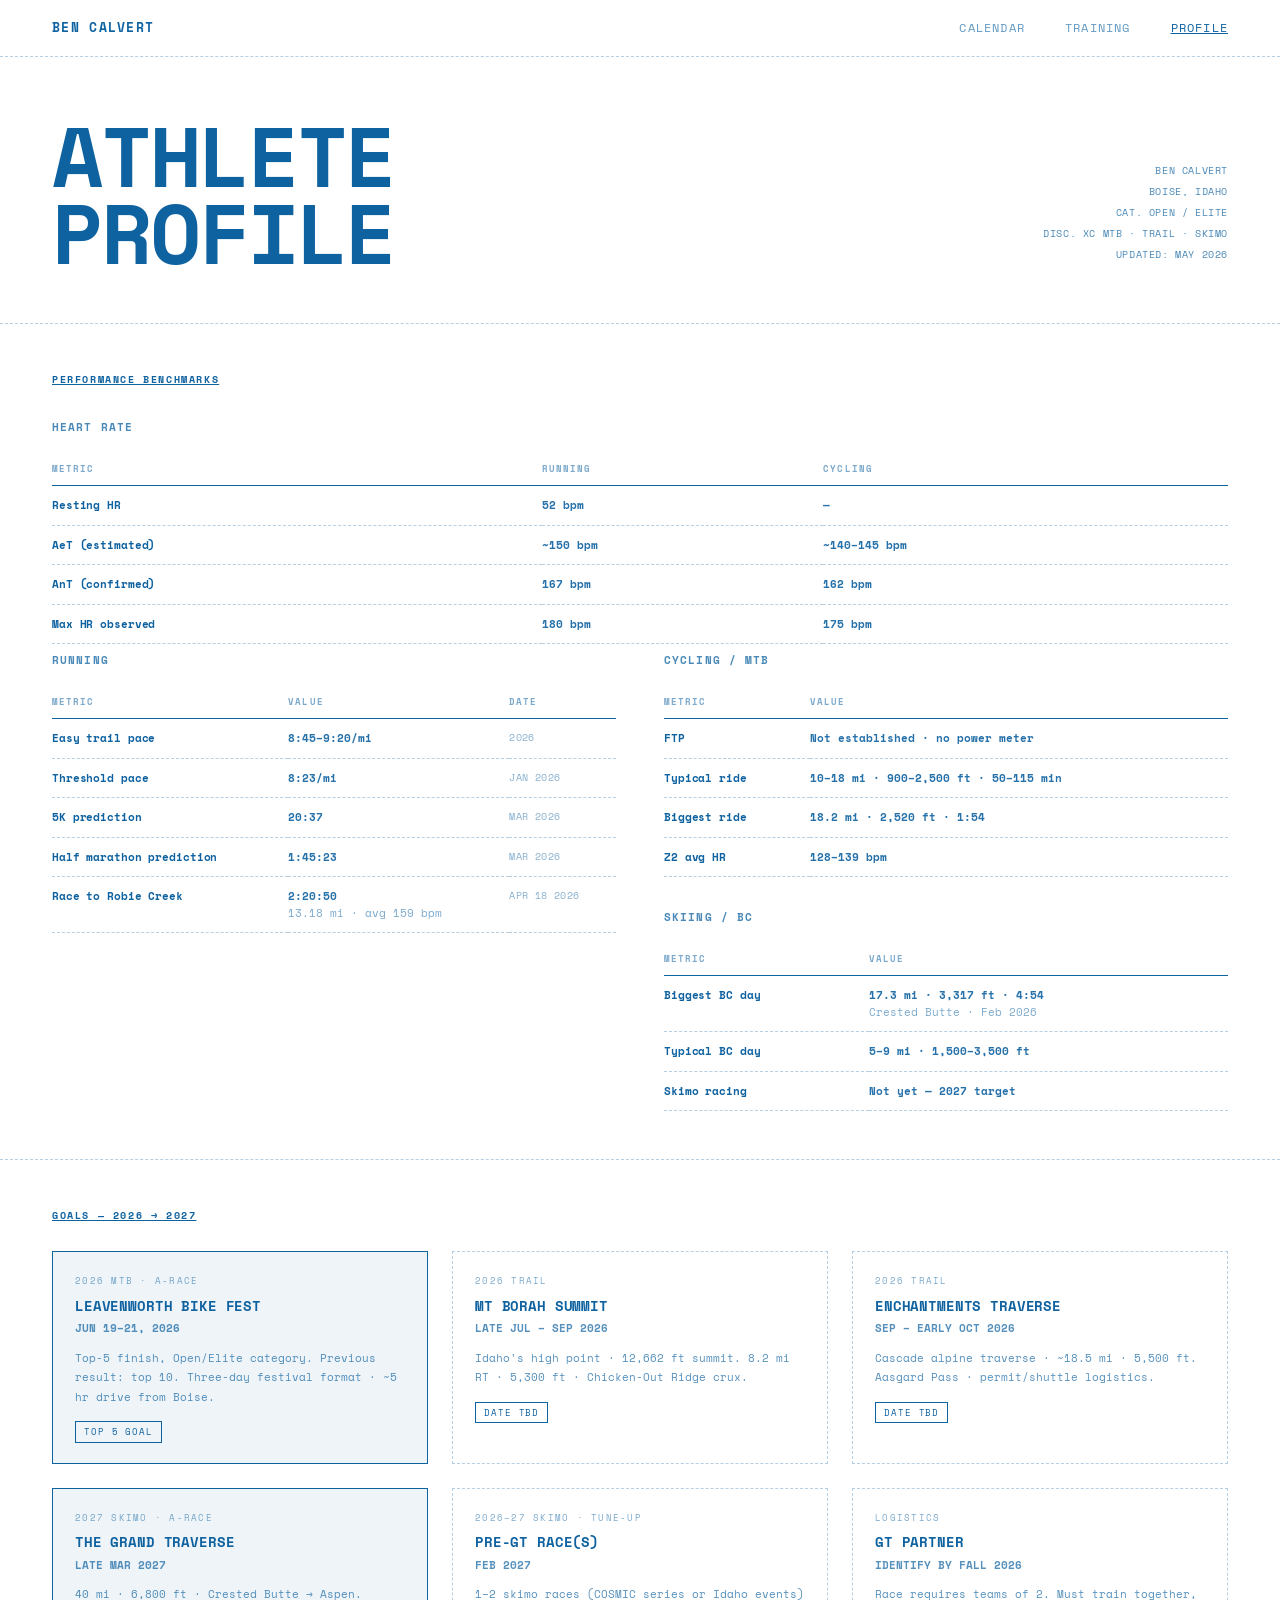
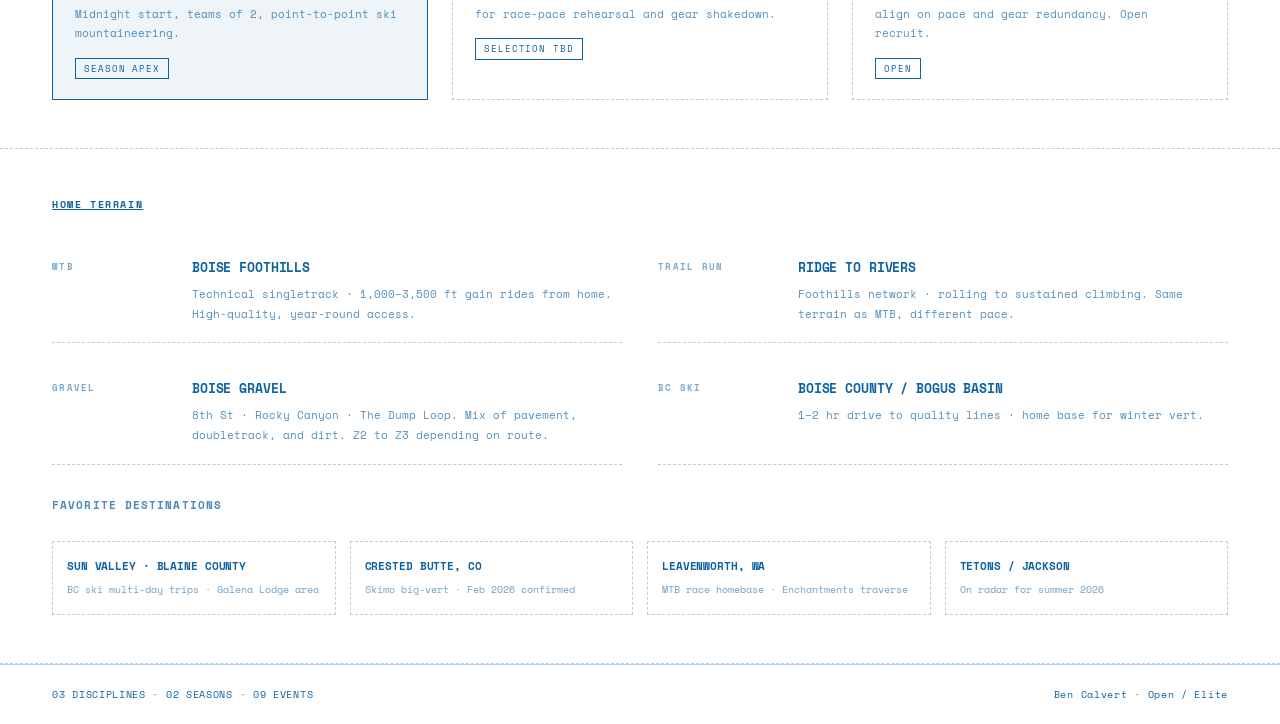
==== commit 45ffe7dc: "Fix Leavenworth Bike Fest dates: Jun 13–15 → Jun 19–21 Co-Authored-By: Claude Sonnet 4.6 <noreply@an" ====
--- a/profile.html
+++ b/profile.html
@@ -151,7 +151,7 @@
     <div class="goal priority">
       <div class="g-cat">2026 MTB · A-Race</div>
       <div class="g-name">Leavenworth Bike Fest</div>
-      <div class="g-date">JUN 13–15, 2026</div>
+      <div class="g-date">JUN 19–21, 2026</div>
       <div class="g-detail">Top-5 finish, Open/Elite category. Previous result: top 10. Three-day festival format · ~5 hr drive from Boise.</div>
       <span class="g-tag">Top 5 Goal</span>
     </div>
--- a/style.css
+++ b/style.css
@@ -74,8 +74,7 @@
   display:block;font-size:10px;font-weight:700;
   letter-spacing:0.16em;text-transform:uppercase;
   text-decoration:underline;margin-bottom:28px;
-  /* reset heading defaults */
-  font-size:10px;line-height:inherit;
+  line-height:inherit;
 }
 .s-sub{
   font-size:11px;letter-spacing:0.1em;text-transform:uppercase;
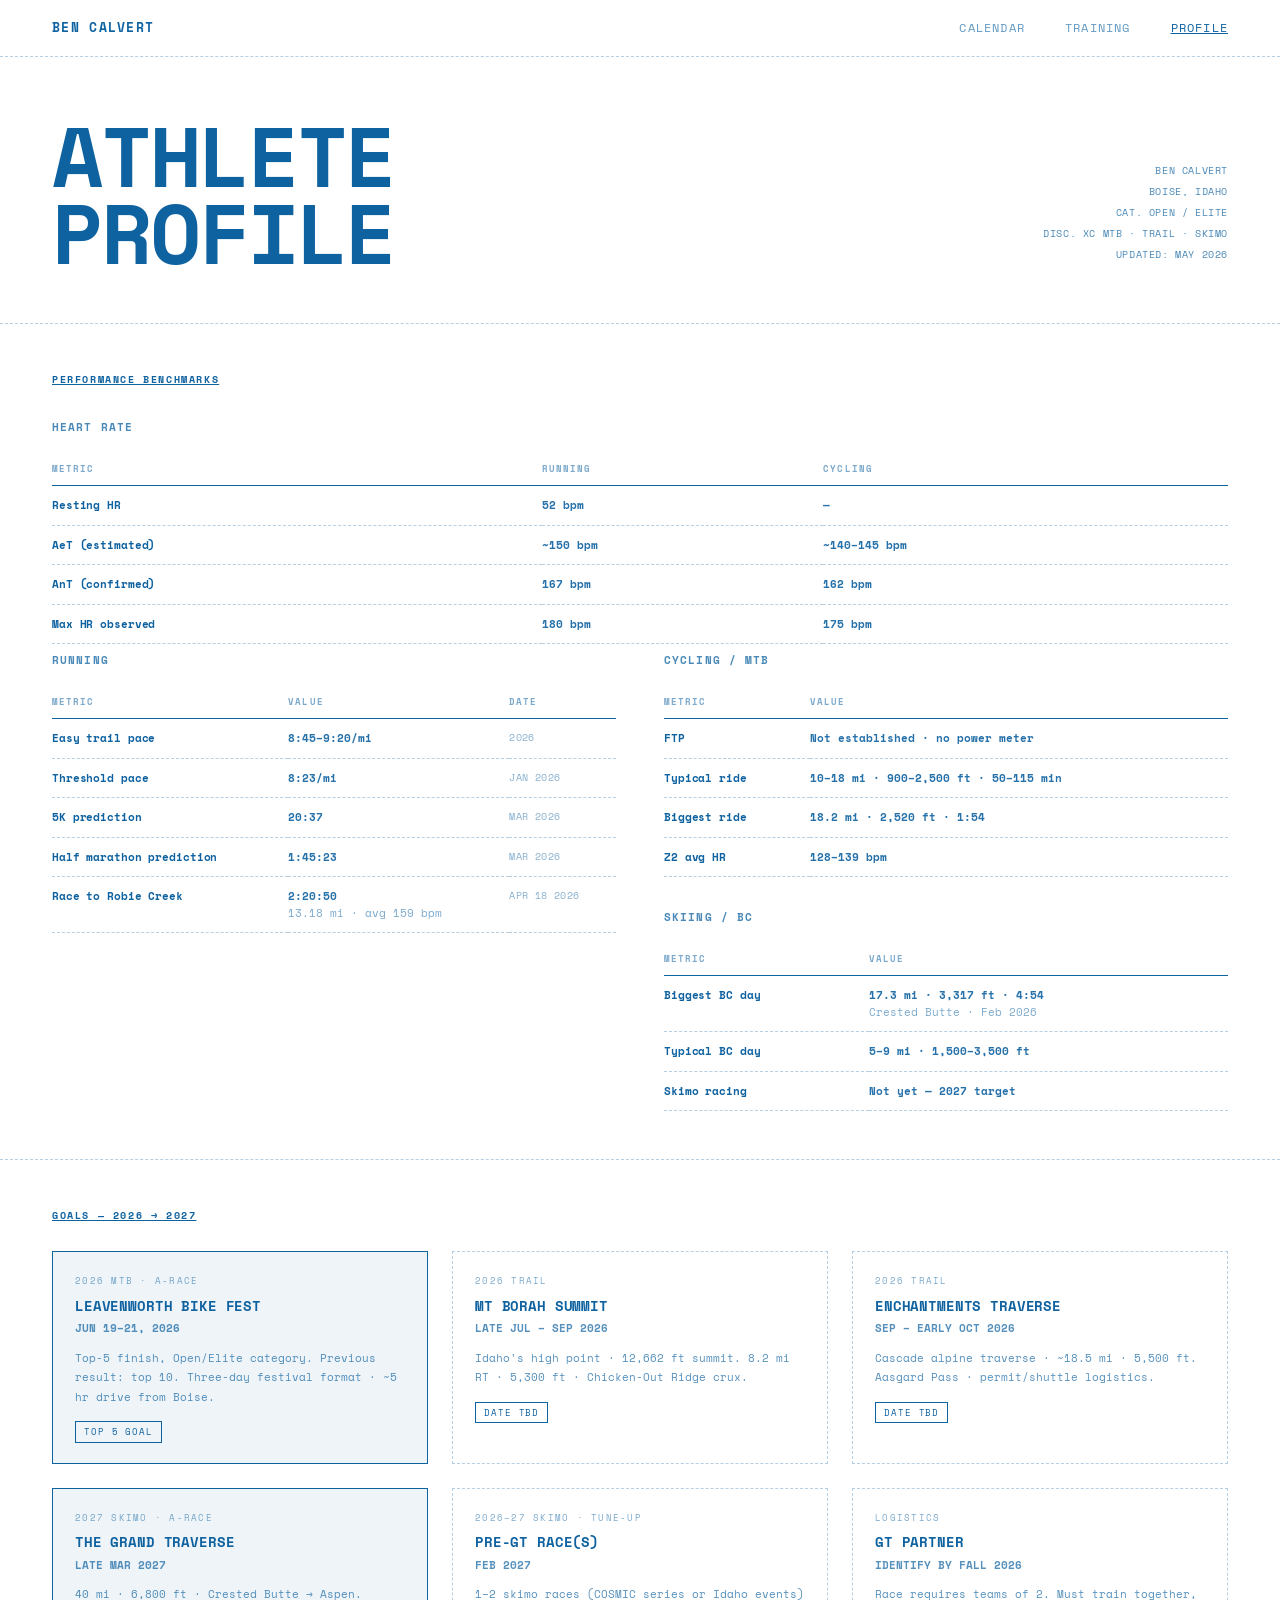
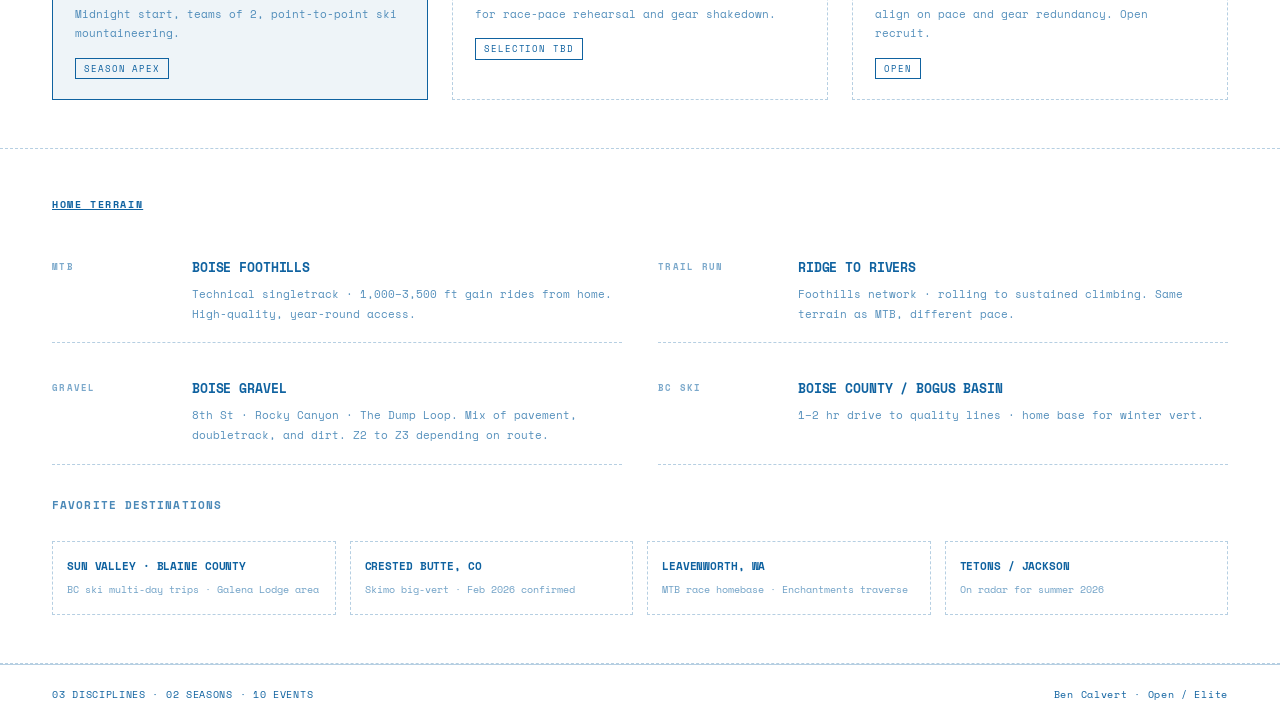
==== commit 3e4d219f: "Add Standhope Ultra 30K (Jul 2027) to race calendar Co-Authored-By: Claude Opus 5.5 <noreply@anthrop" ====
--- a/profile.html
+++ b/profile.html
@@ -259,7 +259,7 @@
 </main>
 
 <footer>
-  <span>03 DISCIPLINES · 02 SEASONS · 09 EVENTS</span>
+  <span>03 DISCIPLINES · 02 SEASONS · 10 EVENTS</span>
   <span>Ben Calvert · Open / Elite</span>
 </footer>
 
